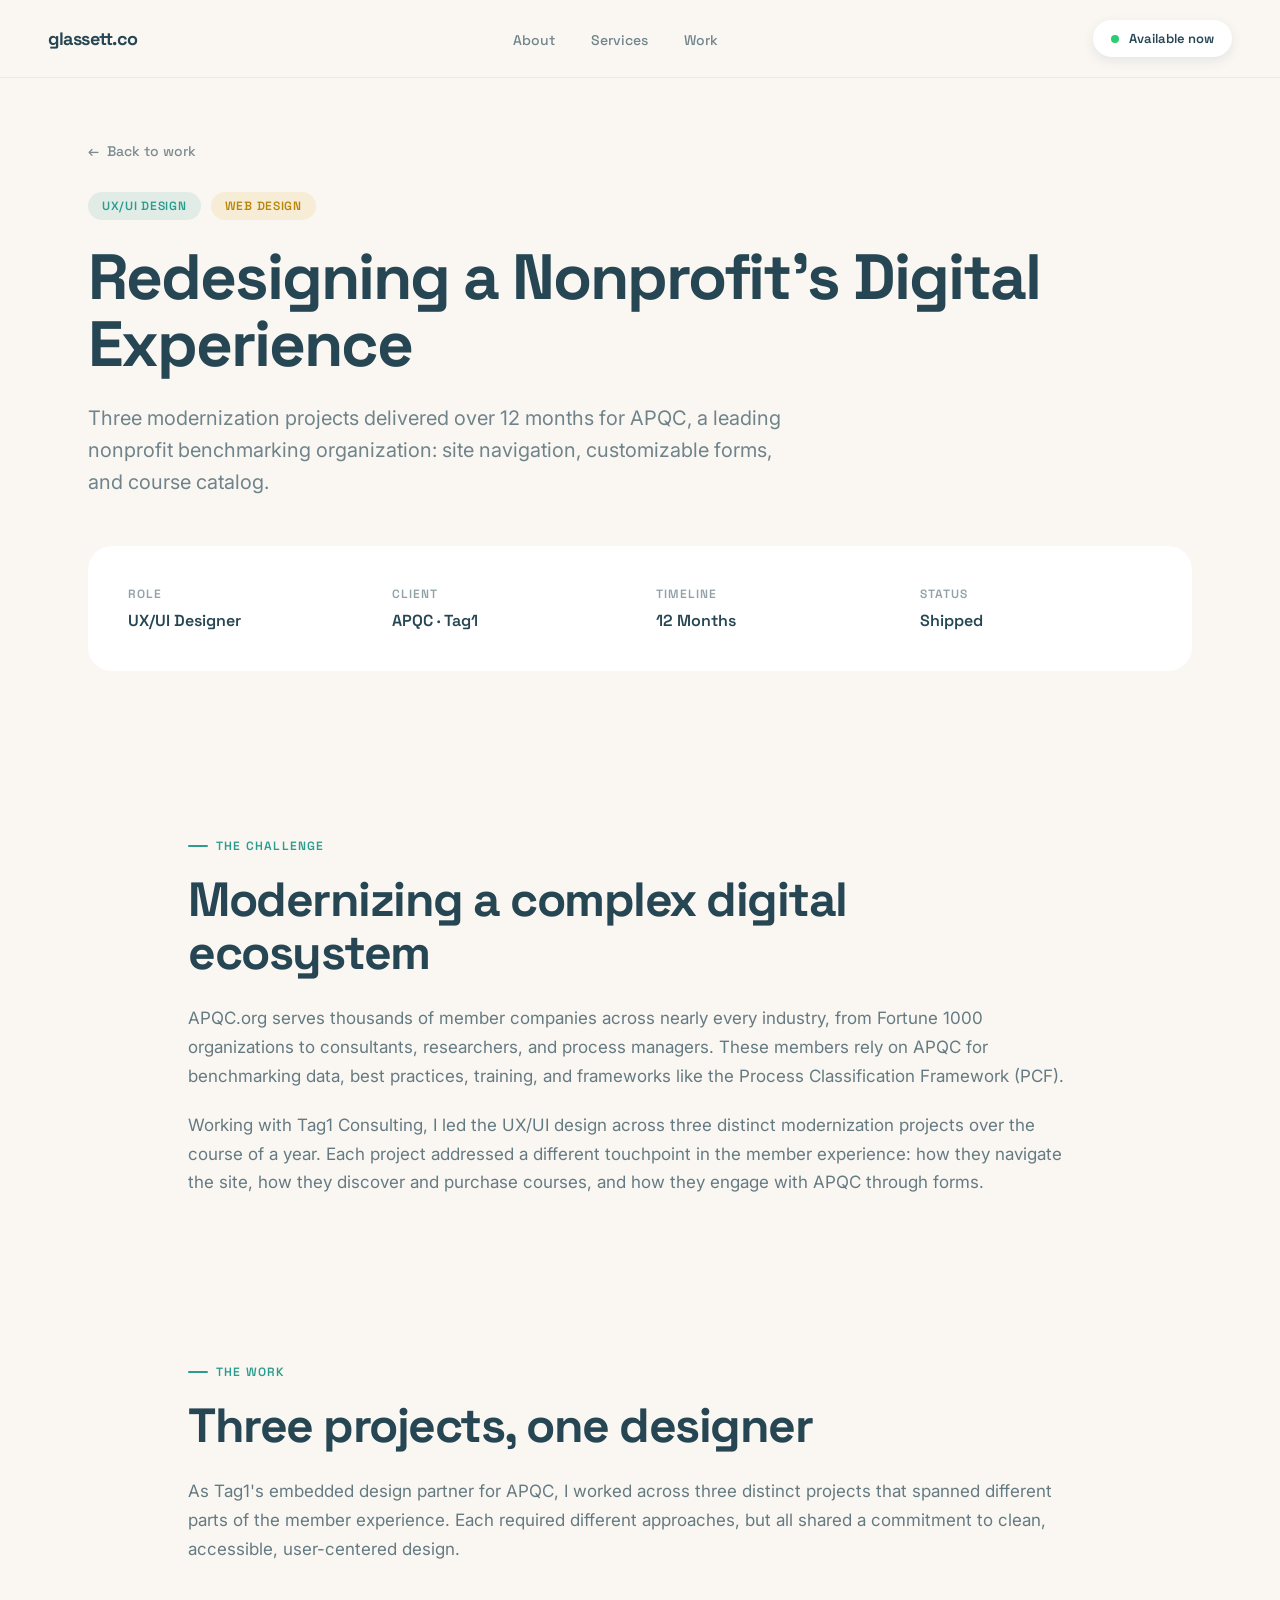
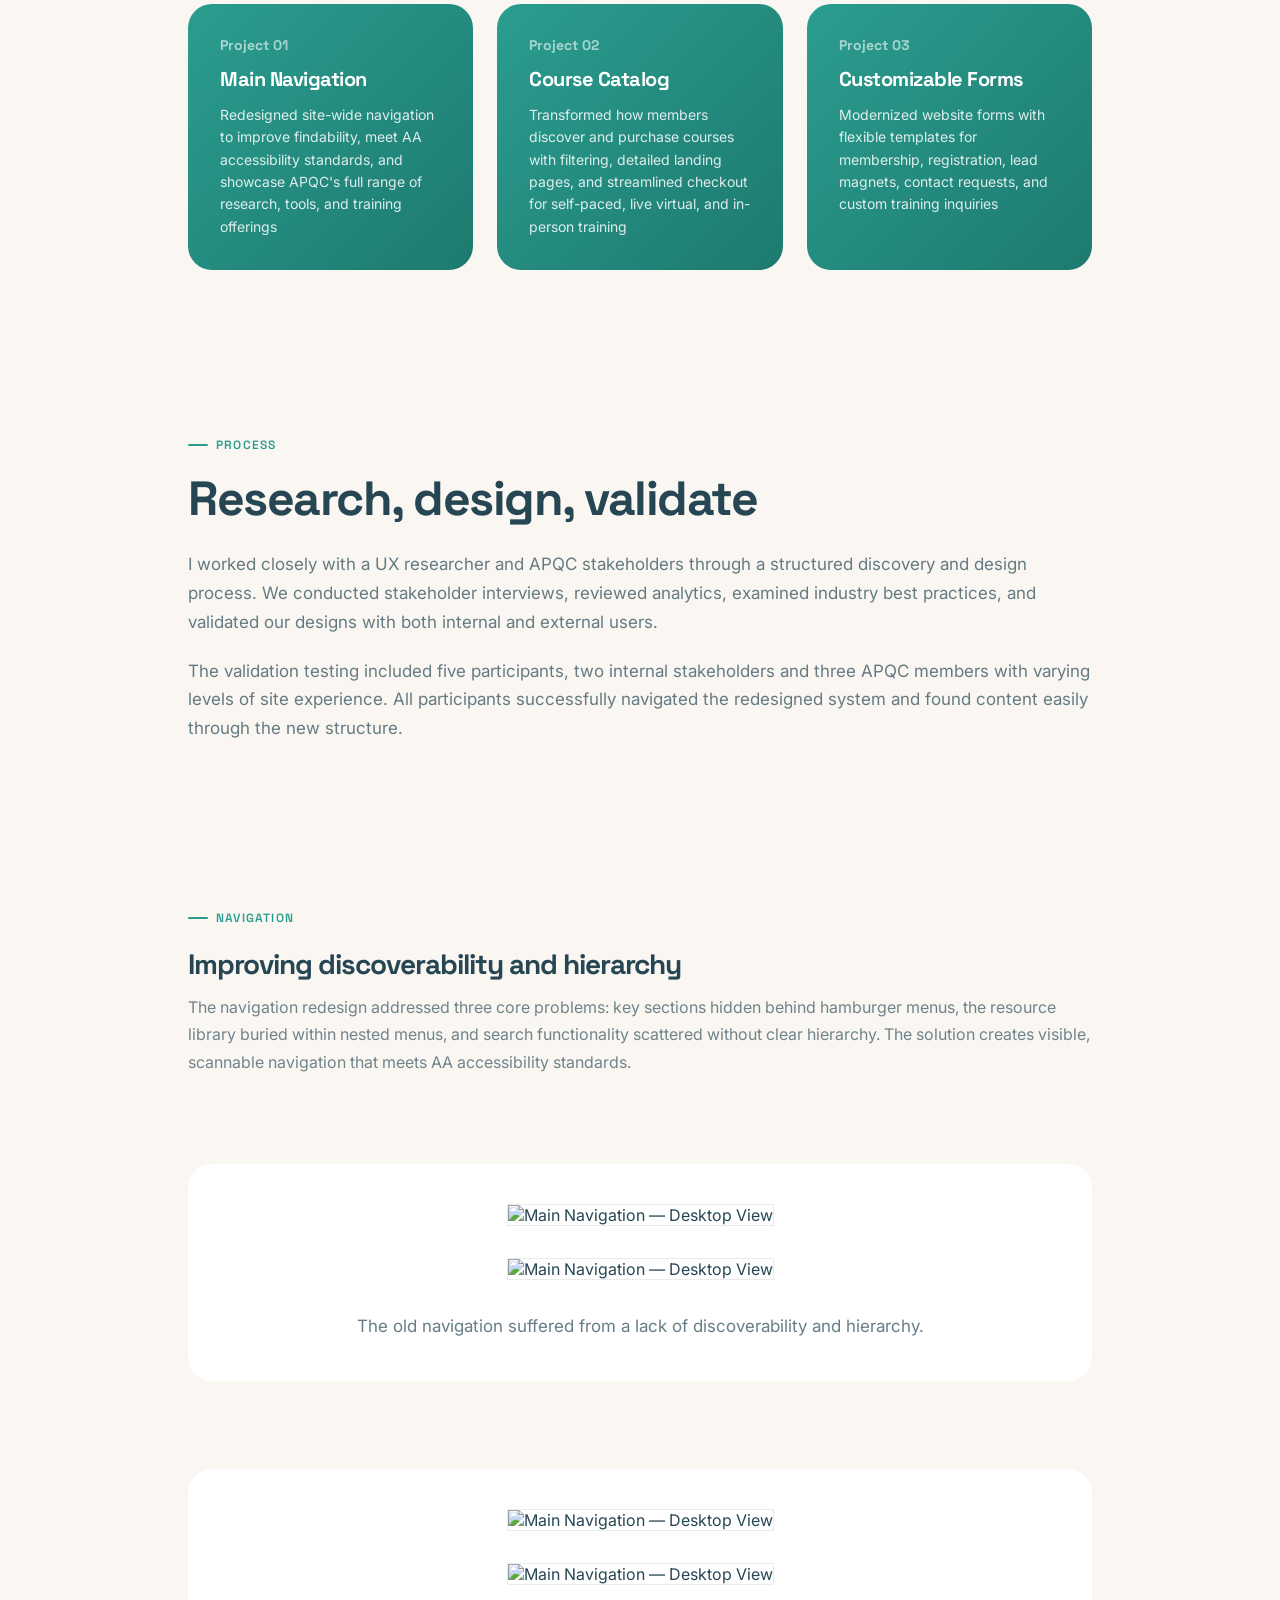
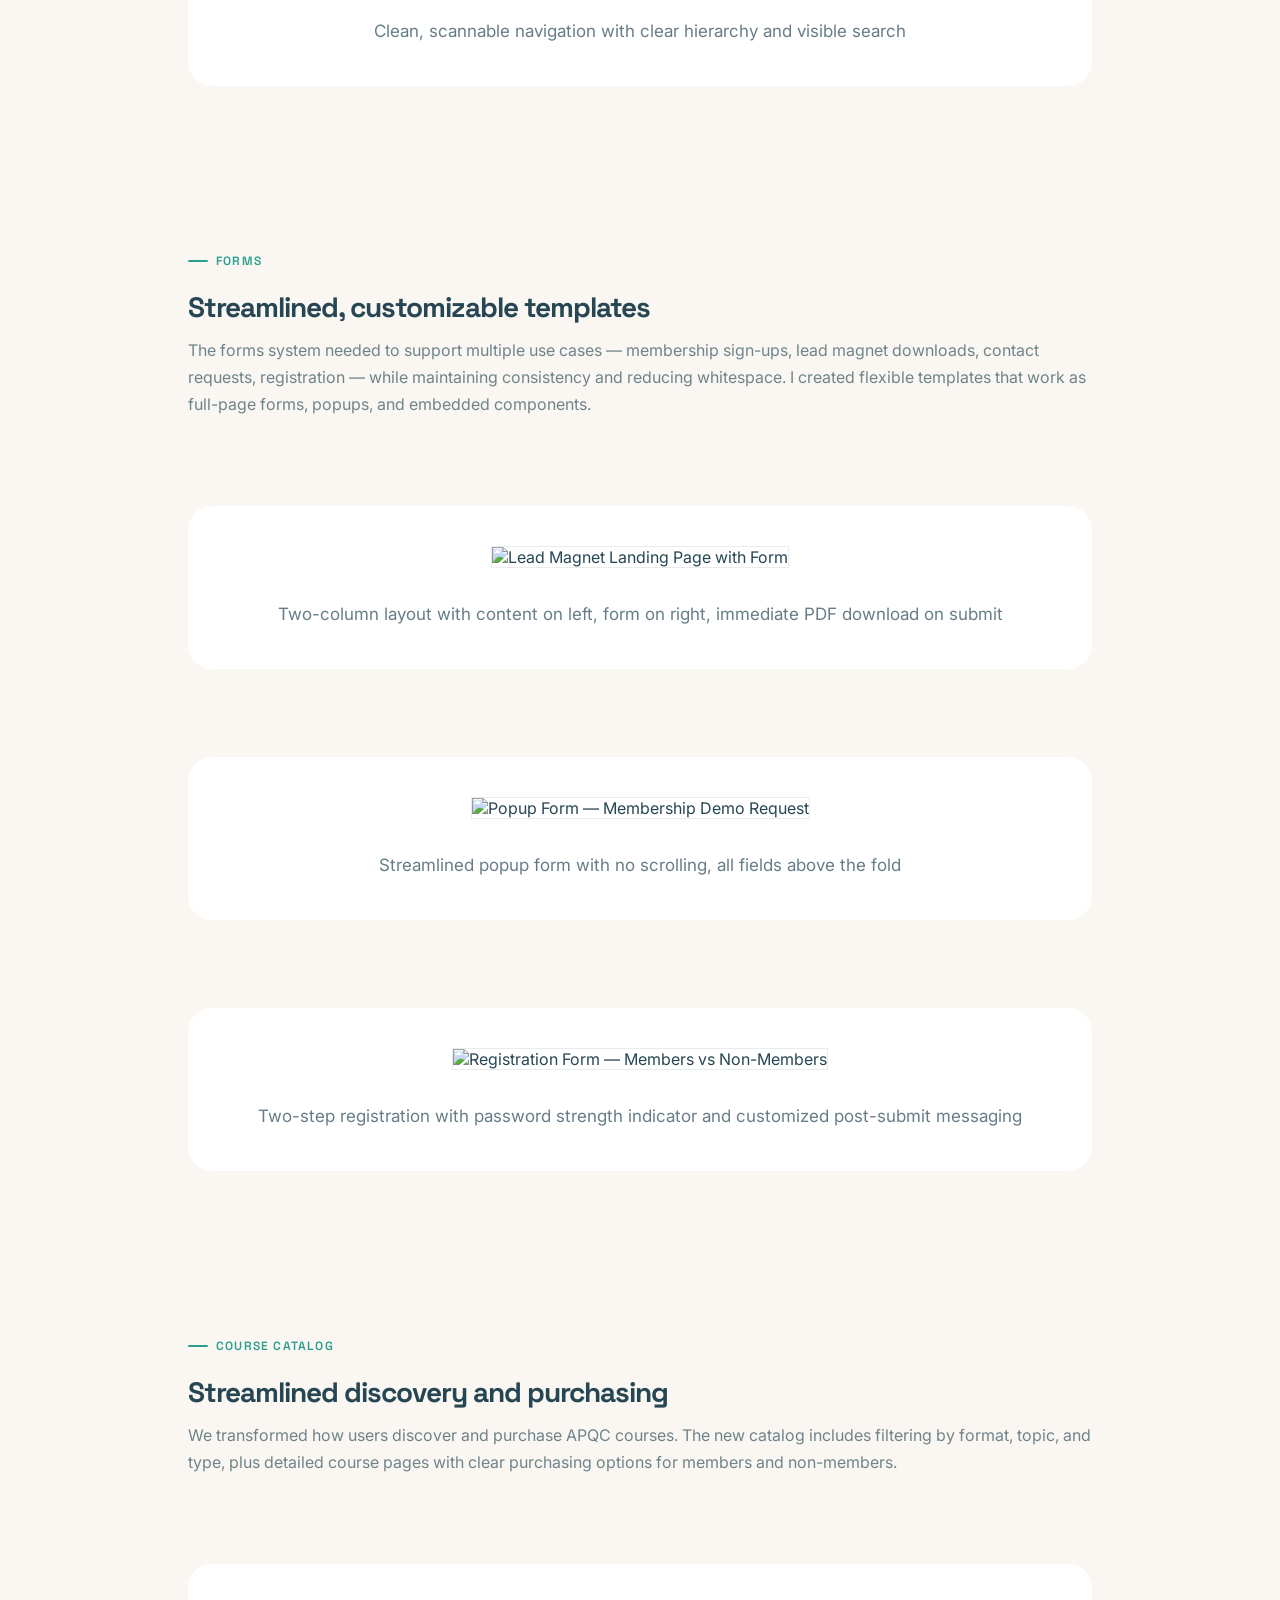
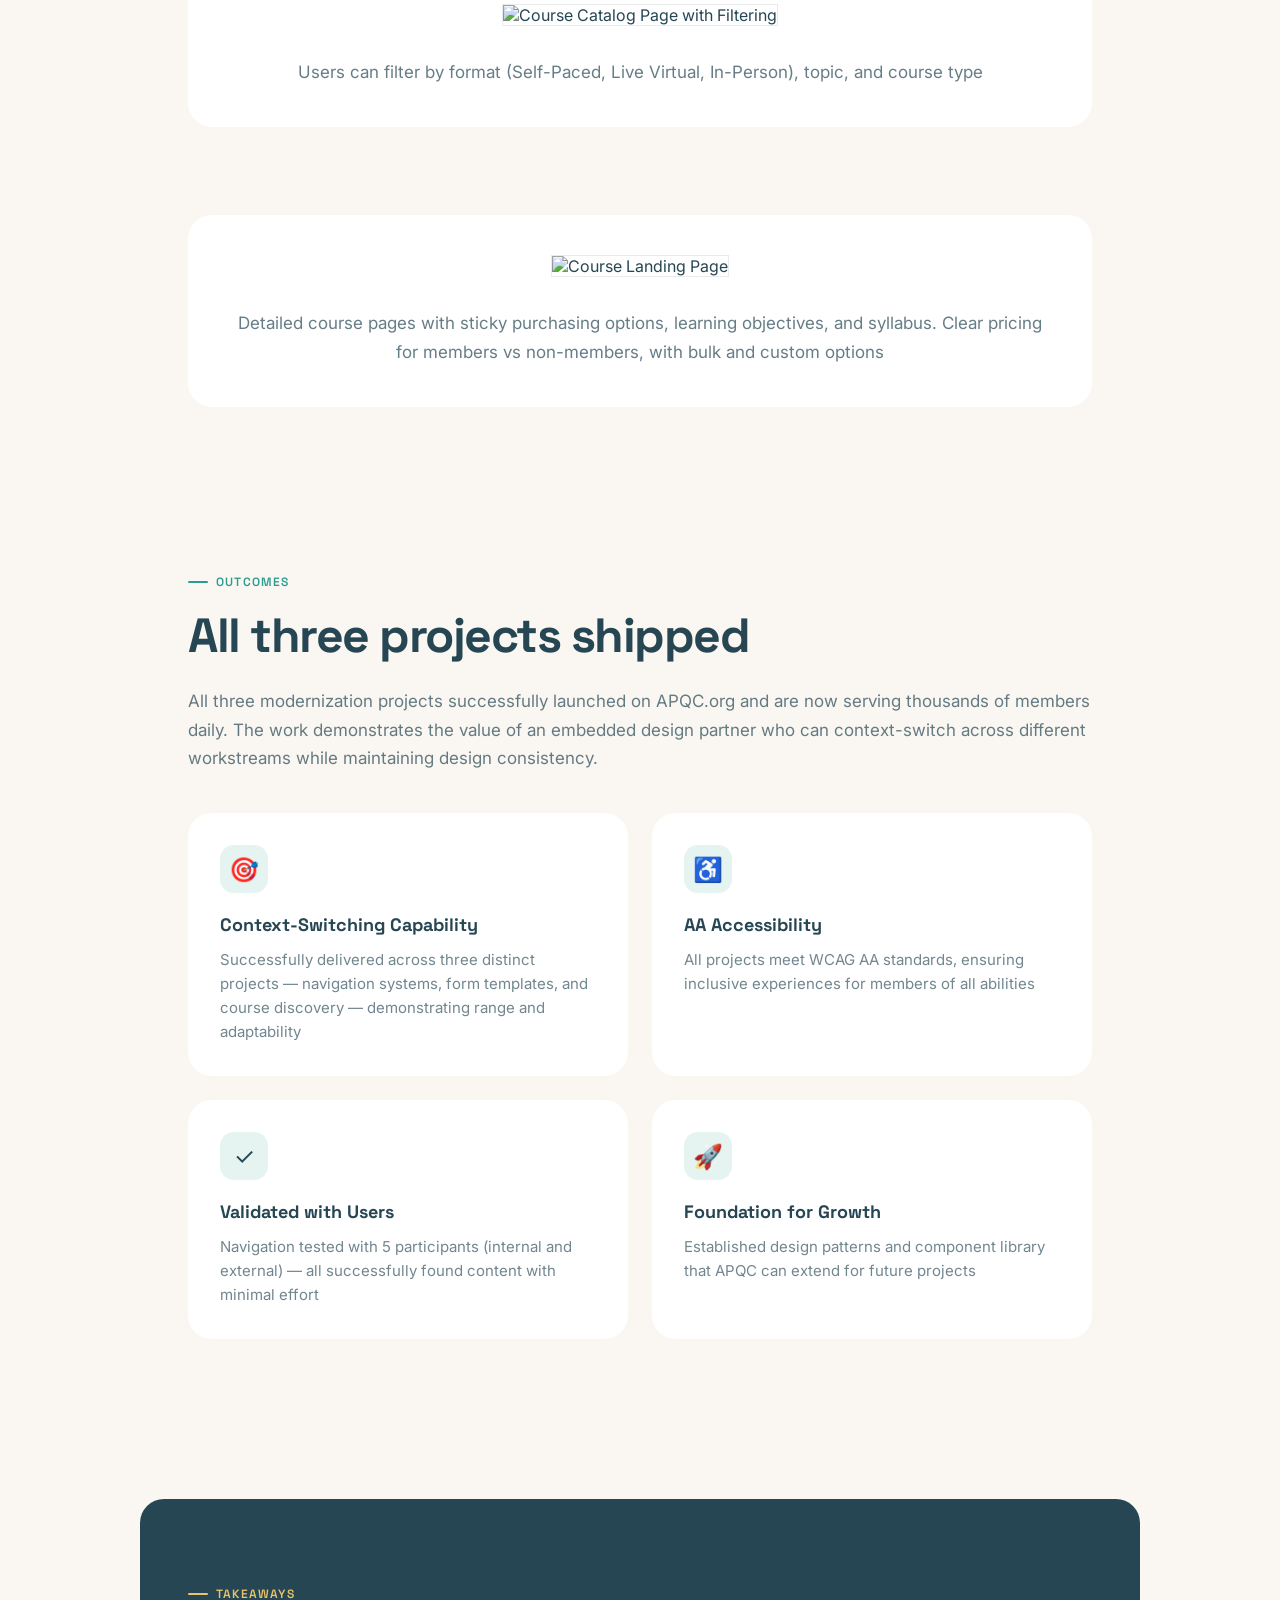
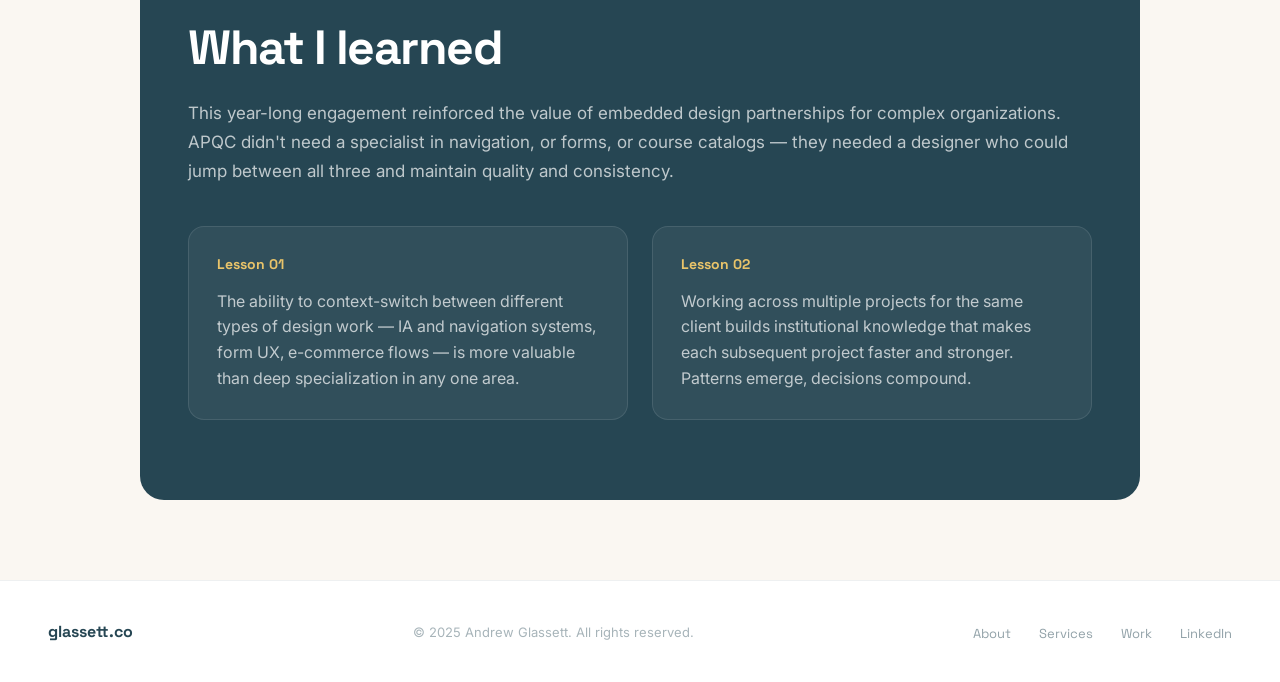
==== work/apqc/index.html @ ebd1b591 "UI polish: icons, nav/footer branding, card text colors, image borders Co-Authored-By: Claude Sonnet" ====
<!DOCTYPE html>
<html lang="en">
<head>
  <meta charset="UTF-8" />
  <meta name="viewport" content="width=device-width, initial-scale=1.0" />
  <title>Redesigning a Nonprofit's Digital Experience — Andrew Glassett</title>
  <link rel="preconnect" href="https://fonts.googleapis.com" />
  <link rel="preconnect" href="https://fonts.gstatic.com" crossorigin />
  <link href="https://fonts.googleapis.com/css2?family=Space+Grotesk:wght@300;400;500;600;700&family=Inter:wght@300;400;500&display=swap" rel="stylesheet" />
  <link rel="stylesheet" href="../../css/main.css" />
  <link rel="stylesheet" href="../../css/case-study.css" />
  <style>
    /* ── PROBLEM CARDS ── */
    .problem-cards {
      display: grid;
      grid-template-columns: repeat(3, 1fr);
      gap: 20px;
      margin-top: 40px;
    }

    .problem-card {
      background: var(--white);
      border-radius: var(--radius-lg);
      padding: 28px;
      border-left: 4px solid var(--coral);
    }

    .problem-icon {
      font-size: 28px;
      margin-bottom: 16px;
      display: block;
    }

    .problem-card h3 {
      font-family: 'Space Grotesk', sans-serif;
      font-size: 16px;
      font-weight: 700;
      color: var(--ink);
      margin-bottom: 10px;
    }

    .problem-card p {
      font-size: 14px;
      line-height: 1.6;
      opacity: 0.65;
      margin: 0;
    }

    /* ── PROJECT CARDS ── */
    .project-grid {
      display: grid;
      grid-template-columns: repeat(3, 1fr);
      gap: 24px;
      margin-top: 40px;
    }

    .project-card {
      background: linear-gradient(135deg, var(--teal) 0%, #1e7a6f 100%);
      border-radius: var(--radius-lg);
      padding: 32px;
      color: var(--white);
    }

    .project-num {
      font-family: 'Space Grotesk', sans-serif;
      font-size: 14px;
      font-weight: 700;
      opacity: 0.6;
      margin-bottom: 12px;
      display: block;
    }

    .project-card h3 {
      font-family: 'Space Grotesk', sans-serif;
      font-size: 20px;
      font-weight: 700;
      margin-bottom: 12px;
      letter-spacing: -0.5px;
    }

    .project-card p {
      font-size: 14px;
      line-height: 1.6;
      color: var(--white);
      opacity: 0.85;
      margin: 0;
    }

    /* ── OUTCOME CARDS ── */
    .outcome-cards {
      display: grid;
      grid-template-columns: 1fr 1fr;
      gap: 24px;
      margin-top: 40px;
    }

    .outcome-card {
      background: var(--white);
      border-radius: var(--radius-lg);
      padding: 32px;
    }

    .outcome-icon {
      width: 48px; height: 48px;
      border-radius: 14px;
      background: rgba(42,157,143,0.12);
      display: flex;
      align-items: center;
      justify-content: center;
      font-size: 24px;
      margin-bottom: 20px;
    }

    .outcome-card h3 {
      font-family: 'Space Grotesk', sans-serif;
      font-size: 18px;
      font-weight: 700;
      color: var(--ink);
      margin-bottom: 12px;
    }

    .outcome-card p {
      font-size: 15px;
      line-height: 1.6;
      opacity: 0.65;
      margin: 0;
    }

    @media (max-width: 900px) {
      .problem-cards { grid-template-columns: 1fr; }
      .project-grid { grid-template-columns: 1fr; }
      .outcome-cards { grid-template-columns: 1fr; }
    }
  </style>
</head>
<body>

  <!-- NAV -->
  <nav>
    <a href="/" class="nav-logo">glassett.co</a>
    <ul class="nav-links">
      <li><a href="/#about">About</a></li>
      <li><a href="/#services">Services</a></li>
      <li><a href="/#work">Work</a></li>
    </ul>
    <a href="/#contact" class="nav-availability">
      <div class="float-dot"></div>
      <span>Available now</span>
    </a>
  </nav>

  <!-- HERO -->
  <section class="cs-hero">
    <a href="/" class="cs-back">Back to work</a>

    <div class="cs-tags">
      <span class="cs-tag">UX/UI Design</span>
      <span class="cs-tag web">Web Design</span>
    </div>

    <h1 class="cs-title">Redesigning a Nonprofit's Digital Experience</h1>

    <p class="cs-subtitle">
      Three modernization projects delivered over 12 months for APQC, a leading nonprofit
      benchmarking organization: site navigation, customizable forms, and course catalog.
    </p>

    <div class="cs-meta">
      <div class="cs-meta-item">
        <h4>Role</h4>
        <p>UX/UI Designer</p>
      </div>
      <div class="cs-meta-item">
        <h4>Client</h4>
        <p>APQC · Tag1</p>
      </div>
      <div class="cs-meta-item">
        <h4>Timeline</h4>
        <p>12 Months</p>
      </div>
      <div class="cs-meta-item">
        <h4>Status</h4>
        <p>Shipped</p>
      </div>
    </div>
  </section>

  <!-- PROBLEM -->
  <section class="cs-section narrow">
    <div class="cs-section-label">The Challenge</div>
    <h2>Modernizing a complex digital ecosystem</h2>
    <p>
      APQC.org serves thousands of member companies across nearly every industry, from Fortune 1000
      organizations to consultants, researchers, and process managers. These members rely on APQC
      for benchmarking data, best practices, training, and frameworks like the Process Classification
      Framework (PCF).
    </p>
    <p>
      Working with Tag1 Consulting, I led the UX/UI design across three distinct modernization projects
      over the course of a year. Each project addressed a different touchpoint in the member experience:
      how they navigate the site, how they discover and purchase courses, and how they engage with APQC
      through forms.
    </p>
  </section>

  <!-- SCOPE -->
  <section class="cs-section narrow">
    <div class="cs-section-label">The Work</div>
    <h2>Three projects, one designer</h2>
    <p>
      As Tag1's embedded design partner for APQC, I worked across three distinct projects that
      spanned different parts of the member experience. Each required different approaches, but all
      shared a commitment to clean, accessible, user-centered design.
    </p>

    <div class="project-grid">
      <div class="project-card">
        <span class="project-num">Project 01</span>
        <h3>Main Navigation</h3>
        <p>Redesigned site-wide navigation to improve findability, meet AA accessibility standards,
        and showcase APQC's full range of research, tools, and training offerings</p>
      </div>
      <div class="project-card">
        <span class="project-num">Project 02</span>
        <h3>Course Catalog</h3>
        <p>Transformed how members discover and purchase courses with filtering, detailed landing pages,
        and streamlined checkout for self-paced, live virtual, and in-person training</p>
      </div>
      <div class="project-card">
        <span class="project-num">Project 03</span>
        <h3>Customizable Forms</h3>
        <p>Modernized website forms with flexible templates for membership, registration, lead magnets,
        contact requests, and custom training inquiries</p>
      </div>
    </div>
  </section>

  <!-- PROCESS -->
  <section class="cs-section narrow">
    <div class="cs-section-label">Process</div>
    <h2>Research, design, validate</h2>
    <p>
      I worked closely with a UX researcher and APQC stakeholders through a structured discovery and
      design process. We conducted stakeholder interviews, reviewed analytics, examined industry best
      practices, and validated our designs with both internal and external users.
    </p>
    <p>
      The validation testing included five participants, two internal stakeholders and three APQC
      members with varying levels of site experience. All participants successfully navigated the
      redesigned system and found content easily through the new structure.
    </p>
  </section>

  <!-- NAVIGATION VISUALS -->
  <section class="cs-section">
    <div class="cs-section-label">Navigation</div>
    <div class="visual-header">
      <h3>Improving discoverability and hierarchy</h3>
      <p>
        The navigation redesign addressed three core problems: key sections hidden behind hamburger menus,
        the resource library buried within nested menus, and search functionality scattered without clear
        hierarchy. The solution creates visible, scannable navigation that meets AA accessibility standards.
      </p>
    </div>

    <div class="visual-grid">
      <div class="comp-visual">
        <div class="comp-visual-placeholder">
          <img src="../../images/apqc/apqc-nav-old1.png" alt="Main Navigation — Desktop View" />
        </div>
        <div class="comp-visual-placeholder">
          <img src="../../images/apqc/apqc-nav-old2.png" alt="Main Navigation — Desktop View" />
        </div>
        <p class="visual-caption">The old navigation suffered from a lack of discoverability and hierarchy.</p>
      </div>
      <div class="comp-visual">
        <div class="comp-visual-placeholder">
          <img src="../../images/apqc/apqc-nav-new1.png" alt="Main Navigation — Desktop View" />
        </div>
        <div class="comp-visual-placeholder">
          <img src="../../images/apqc/apqc-nav-new2.png" alt="Main Navigation — Desktop View" />
        </div>
        <p class="visual-caption">Clean, scannable navigation with clear hierarchy and visible search</p>
      </div>
    </div>
  </section>

  <!-- FORMS VISUALS -->
  <section class="cs-section">
    <div class="cs-section-label">Forms</div>
    <div class="visual-header">
      <h3>Streamlined, customizable templates</h3>
      <p>
        The forms system needed to support multiple use cases — membership sign-ups, lead magnet downloads,
        contact requests, registration — while maintaining consistency and reducing whitespace. I created
        flexible templates that work as full-page forms, popups, and embedded components.
      </p>
    </div>

    <div class="visual-grid">
      <div class="comp-visual">
        <div class="comp-visual-placeholder">
          <img src="../../images/apqc/forms1.png" alt="Lead Magnet Landing Page with Form" />
        </div>
        <p class="visual-caption">Two-column layout with content on left, form on right, immediate PDF download on submit</p>
      </div>

      <div class="comp-visual">
        <div class="comp-visual-placeholder">
          <img src="../../images/apqc/forms3.png" alt="Popup Form — Membership Demo Request" />
        </div>
        <p class="visual-caption">Streamlined popup form with no scrolling, all fields above the fold</p>
      </div>

      <div class="comp-visual">
        <div class="comp-visual-placeholder">
          <img src="../../images/apqc/forms2.png" alt="Registration Form — Members vs Non-Members" />
        </div>
        <p class="visual-caption">Two-step registration with password strength indicator and customized post-submit messaging</p>
      </div>
    </div>
  </section>

  <!-- COURSE CATALOG VISUALS -->
  <section class="cs-section">
    <div class="cs-section-label">Course Catalog</div>
    <div class="visual-header">
      <h3>Streamlined discovery and purchasing</h3>
      <p>
        We transformed how users discover and purchase APQC courses. The new catalog includes
        filtering by format, topic, and type, plus detailed course pages with clear purchasing
        options for members and non-members.
      </p>
    </div>

    <div class="visual-grid">
      <div class="comp-visual">
        <div class="comp-visual-placeholder">
          <img src="../../images/apqc/catalog1.png" alt="Course Catalog Page with Filtering" />
        </div>
        <p class="visual-caption">Users can filter by format (Self-Paced, Live Virtual, In-Person), topic, and course type</p>
      </div>

      <div class="comp-visual">
        <div class="comp-visual-placeholder">
          <img src="../../images/apqc/catalog2.png" alt="Course Landing Page" />
        </div>
        <p class="visual-caption">Detailed course pages with sticky purchasing options, learning objectives, and syllabus. Clear pricing for members vs non-members, with bulk and custom options</p>
      </div>
    </div>
  </section>

  <!-- OUTCOMES -->
  <section class="cs-section narrow">
    <div class="cs-section-label">Outcomes</div>
    <h2>All three projects shipped</h2>
    <p>
      All three modernization projects successfully launched on APQC.org and are now serving
      thousands of members daily. The work demonstrates the value of an embedded design partner
      who can context-switch across different workstreams while maintaining design consistency.
    </p>

    <div class="outcome-cards">
      <div class="outcome-card">
        <div class="outcome-icon">🎯</div>
        <h3>Context-Switching Capability</h3>
        <p>
          Successfully delivered across three distinct projects — navigation systems, form templates,
          and course discovery — demonstrating range and adaptability
        </p>
      </div>
      <div class="outcome-card">
        <div class="outcome-icon">♿</div>
        <h3>AA Accessibility</h3>
        <p>
          All projects meet WCAG AA standards, ensuring inclusive experiences for members of all abilities
        </p>
      </div>
      <div class="outcome-card">
        <div class="outcome-icon">✓</div>
        <h3>Validated with Users</h3>
        <p>
          Navigation tested with 5 participants (internal and external) — all successfully found content
          with minimal effort
        </p>
      </div>
      <div class="outcome-card">
        <div class="outcome-icon">🚀</div>
        <h3>Foundation for Growth</h3>
        <p>
          Established design patterns and component library that APQC can extend for future projects
        </p>
      </div>
    </div>
  </section>

  <!-- LESSONS -->
  <section class="cs-section dark">
    <div class="cs-section-label">Takeaways</div>
    <h2>What I learned</h2>
    <p>
      This year-long engagement reinforced the value of embedded design partnerships for complex
      organizations. APQC didn't need a specialist in navigation, or forms, or course catalogs —
      they needed a designer who could jump between all three and maintain quality and consistency.
    </p>

    <div class="lesson-cards">
      <div class="lesson-card">
        <span class="lesson-num">Lesson 01</span>
        <p>
          The ability to context-switch between different types of design work — IA and navigation
          systems, form UX, e-commerce flows — is more valuable than deep specialization in any one area.
        </p>
      </div>
      <div class="lesson-card">
        <span class="lesson-num">Lesson 02</span>
        <p>
          Working across multiple projects for the same client builds institutional knowledge that
          makes each subsequent project faster and stronger. Patterns emerge, decisions compound.
        </p>
      </div>
    </div>
  </section>

  <!-- FOOTER -->
  <footer>
    <div class="footer-logo">glassett.co</div>
    <p class="footer-copy">© 2025 Andrew Glassett. All rights reserved.</p>
    <ul class="footer-links">
      <li><a href="/#about">About</a></li>
      <li><a href="/#services">Services</a></li>
      <li><a href="/#work">Work</a></li>
      <li><a href="https://linkedin.com/in/andrewglassett" target="_blank">LinkedIn</a></li>
    </ul>
  </footer>

</body>
</html>
---- css/main.css ----
*, *::before, *::after { box-sizing: border-box; margin: 0; padding: 0; }

:root {
  --ink:     #264653;
  --teal:    #2A9D8F;
  --gold:    #E9C46A;
  --sand:    #F4A261;
  --coral:   #E76F51;
  --cream:   #FAF7F2;
  --white:   #FFFFFF;
  --ink-80:  rgba(38,70,83,0.08);
  --radius:  16px;
  --radius-lg: 24px;
}

html { scroll-behavior: smooth; }

body {
  font-family: 'Inter', sans-serif;
  background: var(--cream);
  color: var(--ink);
  overflow-x: hidden;
}

/* ── NAV ── */
nav {
  position: fixed;
  top: 0; left: 0; right: 0;
  z-index: 100;
  padding: 20px 48px;
  display: flex;
  align-items: center;
  justify-content: space-between;
  background: rgba(250,247,242,0.85);
  backdrop-filter: blur(12px);
  border-bottom: 1px solid var(--ink-80);
}

.nav-logo {
  font-family: 'Space Grotesk', sans-serif;
  font-weight: 700;
  font-size: 18px;
  color: var(--ink);
  text-decoration: none;
  letter-spacing: -0.5px;
}

.nav-links {
  display: flex;
  gap: 36px;
  list-style: none;
}

.nav-links a {
  font-family: 'Space Grotesk', sans-serif;
  font-size: 14px;
  font-weight: 500;
  color: var(--ink);
  text-decoration: none;
  opacity: 0.65;
  transition: opacity 0.2s;
}

.nav-links a:hover { opacity: 1; }

.nav-availability {
  display: flex;
  align-items: center;
  gap: 10px;
  background: var(--white);
  padding: 10px 18px;
  border-radius: 100px;
  font-family: 'Space Grotesk', sans-serif;
  font-size: 13px;
  font-weight: 600;
  color: var(--ink);
  text-decoration: none;
  box-shadow: 0 4px 12px rgba(38,70,83,0.1);
  transition: transform 0.2s, box-shadow 0.2s;
}

.nav-availability:hover {
  transform: translateY(-2px);
  box-shadow: 0 6px 16px rgba(38,70,83,0.15);
}

.float-dot {
  width: 8px; height: 8px;
  border-radius: 50%;
  background: #2ecc71;
  flex-shrink: 0;
}

/* ── FOOTER ── */
footer {
  border-top: 1px solid var(--ink-80);
  padding: 40px 48px;
  display: flex;
  justify-content: space-between;
  align-items: center;
  background: var(--white);
}

.footer-logo {
  font-family: 'Space Grotesk', sans-serif;
  font-weight: 700;
  font-size: 16px;
  color: var(--ink);
}

.footer-copy {
  font-size: 13px;
  color: var(--ink);
  opacity: 0.4;
}

.footer-links {
  display: flex;
  gap: 28px;
  list-style: none;
}

.footer-links a {
  font-family: 'Space Grotesk', sans-serif;
  font-size: 13px;
  color: var(--ink);
  opacity: 0.5;
  text-decoration: none;
  transition: opacity 0.2s;
}

.footer-links a:hover { opacity: 1; }

@media (max-width: 900px) {
  nav { padding: 16px 24px; }
  .nav-links { display: none; }
  footer { flex-direction: column; gap: 20px; text-align: center; padding: 32px 24px; }
}
---- css/case-study.css ----
/* ── CASE STUDY HERO ── */
.cs-hero {
  padding: 140px 48px 80px;
  max-width: 1200px;
  margin: 0 auto;
}

.cs-back {
  display: inline-flex;
  align-items: center;
  gap: 8px;
  font-family: 'Space Grotesk', sans-serif;
  font-size: 14px;
  font-weight: 500;
  color: var(--ink);
  text-decoration: none;
  opacity: 0.6;
  margin-bottom: 32px;
  transition: opacity 0.2s;
}

.cs-back:hover { opacity: 1; }

.cs-back::before {
  content: '←';
  transition: transform 0.2s;
}

.cs-back:hover::before {
  transform: translateX(-4px);
}

.cs-tags {
  display: flex;
  gap: 10px;
  margin-bottom: 24px;
}

.cs-tag {
  font-family: 'Space Grotesk', sans-serif;
  font-size: 12px;
  font-weight: 600;
  letter-spacing: 0.06em;
  text-transform: uppercase;
  padding: 6px 14px;
  border-radius: 100px;
  background: rgba(42,157,143,0.12);
  color: var(--teal);
}

.cs-tag.web,
.cs-tag.brand,
.cs-tag.enterprise {
  background: rgba(233,196,106,0.2);
  color: #b8860b;
}

.cs-tag.research {
  background: rgba(42,157,143,0.12);
  color: var(--teal);
}

.cs-title {
  font-family: 'Space Grotesk', sans-serif;
  font-size: clamp(42px, 5vw, 64px);
  font-weight: 700;
  line-height: 1.05;
  letter-spacing: -2px;
  color: var(--ink);
  margin-bottom: 24px;
}

.cs-subtitle {
  font-size: 20px;
  line-height: 1.6;
  color: var(--ink);
  opacity: 0.65;
  margin-bottom: 48px;
  max-width: 700px;
}

.cs-meta {
  display: grid;
  grid-template-columns: repeat(4, 1fr);
  gap: 32px;
  padding: 40px;
  background: var(--white);
  border-radius: var(--radius-lg);
}

.cs-meta-item h4 {
  font-family: 'Space Grotesk', sans-serif;
  font-size: 12px;
  font-weight: 600;
  letter-spacing: 0.08em;
  text-transform: uppercase;
  color: var(--ink);
  opacity: 0.5;
  margin-bottom: 8px;
}

.cs-meta-item p {
  font-family: 'Space Grotesk', sans-serif;
  font-size: 16px;
  font-weight: 600;
  color: var(--ink);
}

/* ── CONTENT SECTIONS ── */
.cs-section {
  max-width: 1000px;
  margin: 0 auto;
  padding: 80px 48px;
}

.cs-section-label {
  display: inline-flex;
  align-items: center;
  gap: 8px;
  font-family: 'Space Grotesk', sans-serif;
  font-size: 12px;
  font-weight: 600;
  letter-spacing: 0.1em;
  text-transform: uppercase;
  color: var(--teal);
  margin-bottom: 20px;
}

.cs-section-label::before {
  content: '';
  display: block;
  width: 20px; height: 2px;
  background: var(--teal);
  border-radius: 2px;
}

.cs-section h2 {
  font-family: 'Space Grotesk', sans-serif;
  font-size: clamp(32px, 4vw, 48px);
  font-weight: 700;
  letter-spacing: -1.5px;
  line-height: 1.1;
  color: var(--ink);
  margin-bottom: 24px;
}

.cs-section p {
  font-size: 17px;
  line-height: 1.7;
  color: var(--ink);
  opacity: 0.7;
  margin-bottom: 20px;
}

.cs-section p:last-of-type { margin-bottom: 0; }

/* ── DARK SECTION ── */
.cs-section.dark {
  background: var(--ink);
  color: var(--white);
  border-radius: var(--radius-lg);
  margin: 80px auto;
  max-width: 1000px;
}

.cs-section.dark .cs-section-label {
  color: var(--gold);
}

.cs-section.dark .cs-section-label::before {
  background: var(--gold);
}

.cs-section.dark h2 {
  color: var(--white);
}

.cs-section.dark p {
  color: var(--white);
  opacity: 0.7;
}

/* ── LESSONS ── */
.lesson-cards {
  display: grid;
  grid-template-columns: 1fr 1fr;
  gap: 24px;
  margin-top: 40px;
}

.lesson-card {
  background: rgba(255,255,255,0.05);
  border-radius: var(--radius);
  padding: 28px;
  border: 1px solid rgba(255,255,255,0.1);
}

.lesson-num {
  font-family: 'Space Grotesk', sans-serif;
  font-size: 14px;
  font-weight: 700;
  color: var(--gold);
  margin-bottom: 16px;
  display: block;
}

.lesson-card p {
  font-size: 16px;
  line-height: 1.6;
  margin: 0;
}

/* ── VISUAL SHOWCASE ── */
.visual-grid {
  display: grid;
  gap: 48px;
  margin-top: 48px;
}

.comp-visual {
  display: flex;
  flex-direction: column;
  gap: 32px;
  background: var(--white);
  border-radius: var(--radius-lg);
  padding: 40px;
  margin-top: 40px;
  text-align: center;
}

.comp-visual.grid-2 {
  display: grid;
  grid-template-columns: 1fr 1fr;
  gap: 24px;
}

.comp-visual.grid-2 .comp-visual-placeholder {
  aspect-ratio: 3/4;
}

.comp-visual-placeholder {
  width: 100%;
  overflow: hidden;
}

.comp-visual-placeholder span {
  font-family: 'Space Grotesk', sans-serif;
  font-size: 16px;
  font-weight: 600;
  color: var(--ink);
  opacity: 0.3;
}

.comp-visual-placeholder img {
  width: 100%;
  height: 100%;
  object-fit: cover;
  border: 1px solid rgba(38, 70, 83, 0.1);
}

.visual-caption {
  font-size: 14px;
  line-height: 1.5;
  color: var(--ink);
  opacity: 0.6;
  text-align: center;
  margin: 0;
}

.visual-header {
  margin-bottom: 32px;
}

.visual-header h3 {
  font-family: 'Space Grotesk', sans-serif;
  font-size: 28px;
  font-weight: 700;
  color: var(--ink);
  margin-bottom: 12px;
  letter-spacing: -1px;
}

.visual-header p {
  font-size: 16px;
  opacity: 0.65;
  margin: 0;
}

/* ── QUOTE ── */
.cs-quote {
  background: var(--white);
  border-radius: var(--radius-lg);
  padding: 48px;
  margin: 60px 0;
  border-left: 4px solid var(--teal);
}

.cs-quote p {
  font-family: 'Space Grotesk', sans-serif;
  font-size: 24px;
  font-weight: 600;
  line-height: 1.4;
  letter-spacing: -0.5px;
  color: var(--ink);
  margin-bottom: 16px;
  opacity: 1;
}

.cs-quote cite {
  font-size: 14px;
  font-style: normal;
  opacity: 0.5;
}

/* ── IMPACT GRID (layout shared; card color defined per-page) ── */
.impact-grid {
  display: grid;
  grid-template-columns: repeat(3, 1fr);
  gap: 24px;
  margin-top: 40px;
}

.impact-value {
  font-family: 'Space Grotesk', sans-serif;
  font-size: 48px;
  font-weight: 700;
  letter-spacing: -2px;
  margin-bottom: 8px;
}

.impact-label {
  font-size: 14px;
  opacity: 0.85;
}

@media (max-width: 900px) {
  .cs-hero { padding: 120px 24px 60px; }
  .cs-meta { grid-template-columns: 1fr 1fr; }
  .cs-section { padding: 60px 24px; }
  .lesson-cards { grid-template-columns: 1fr; }
  .impact-grid { grid-template-columns: 1fr; }
  .comp-visual.grid-2 { grid-template-columns: 1fr; }
}
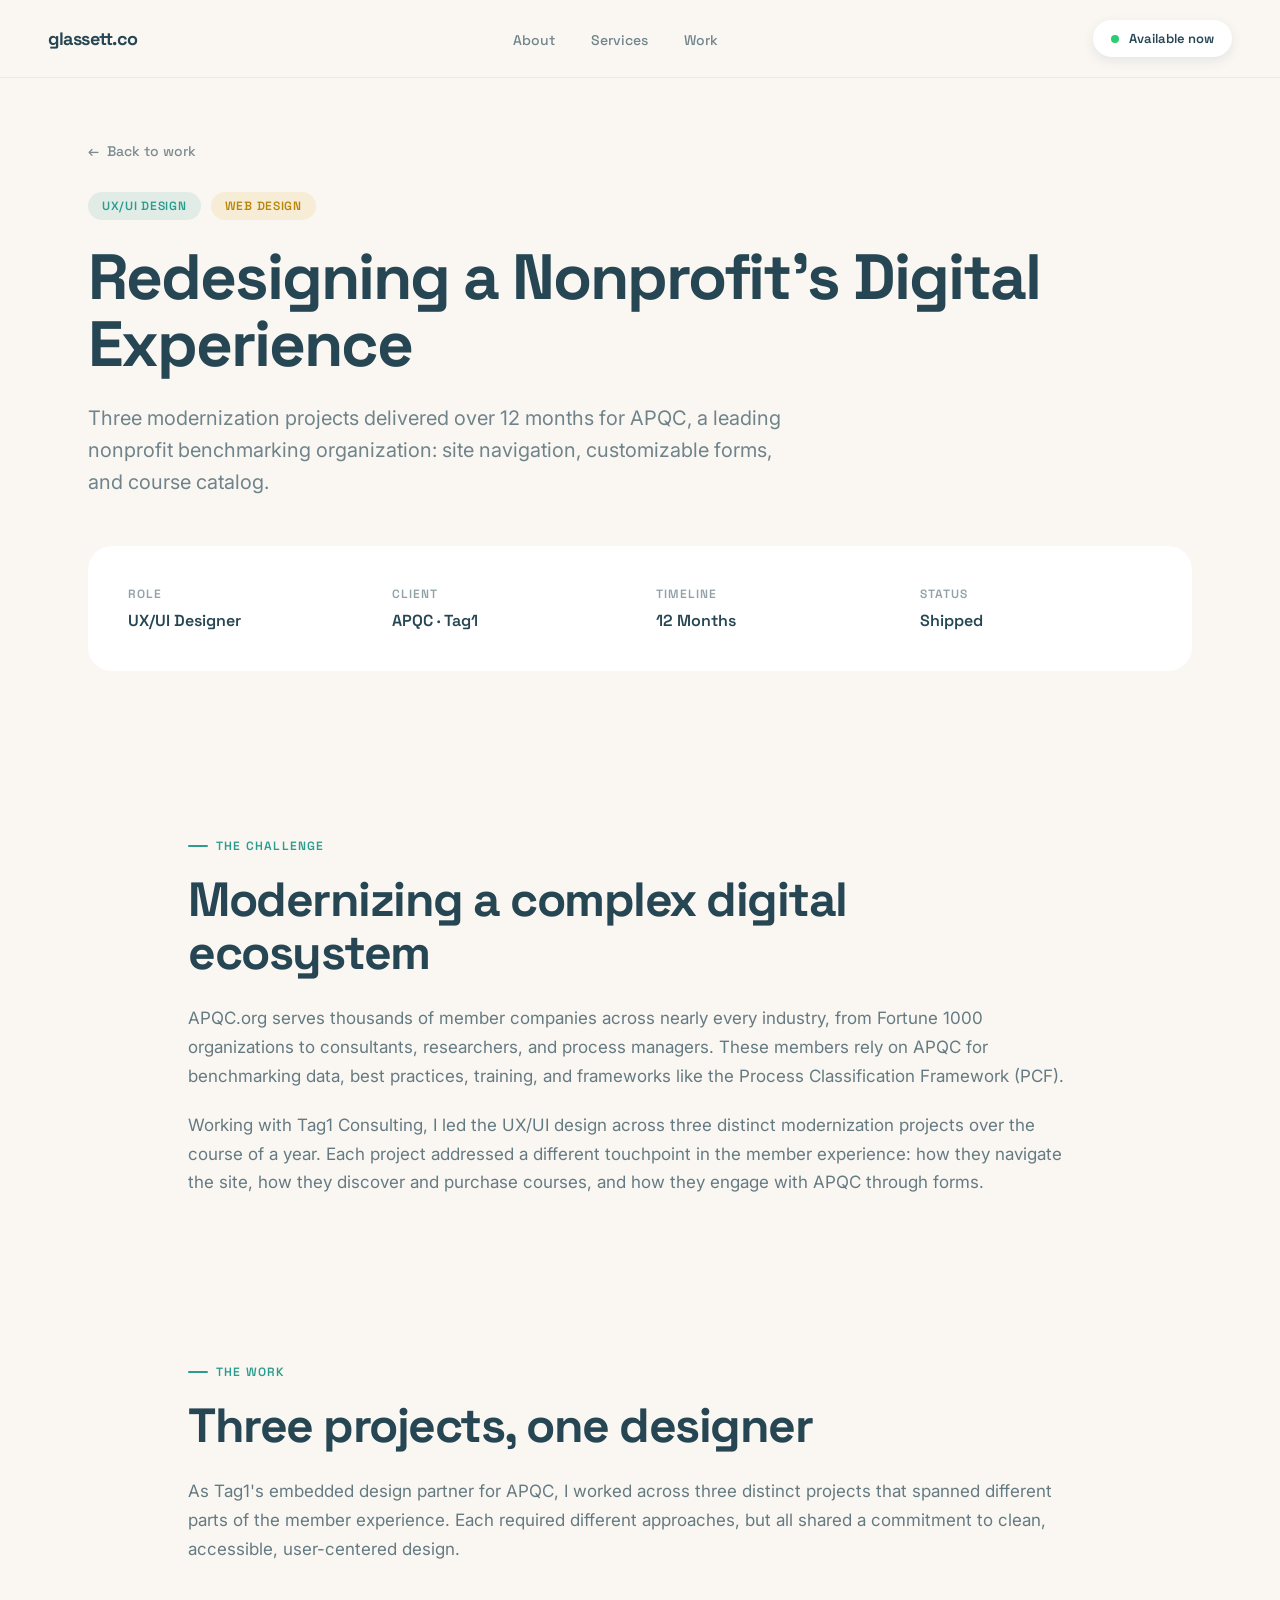
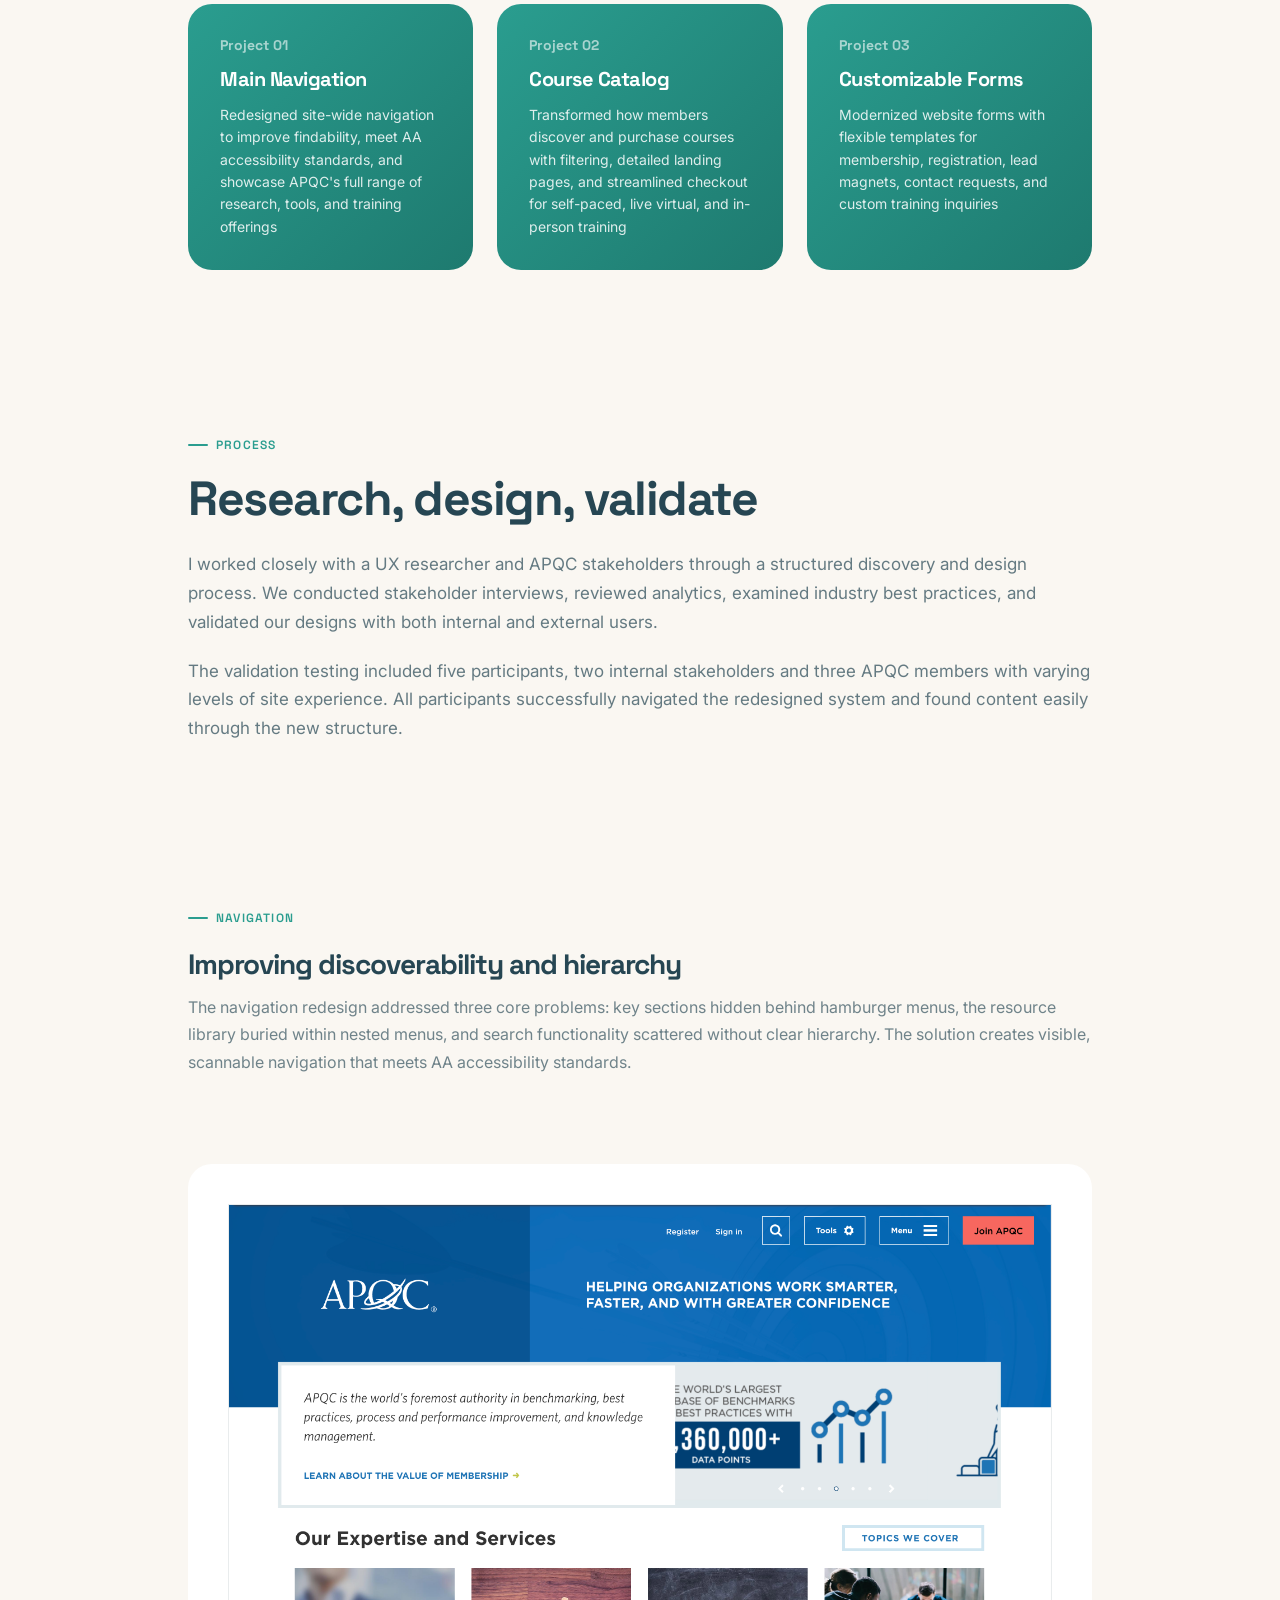
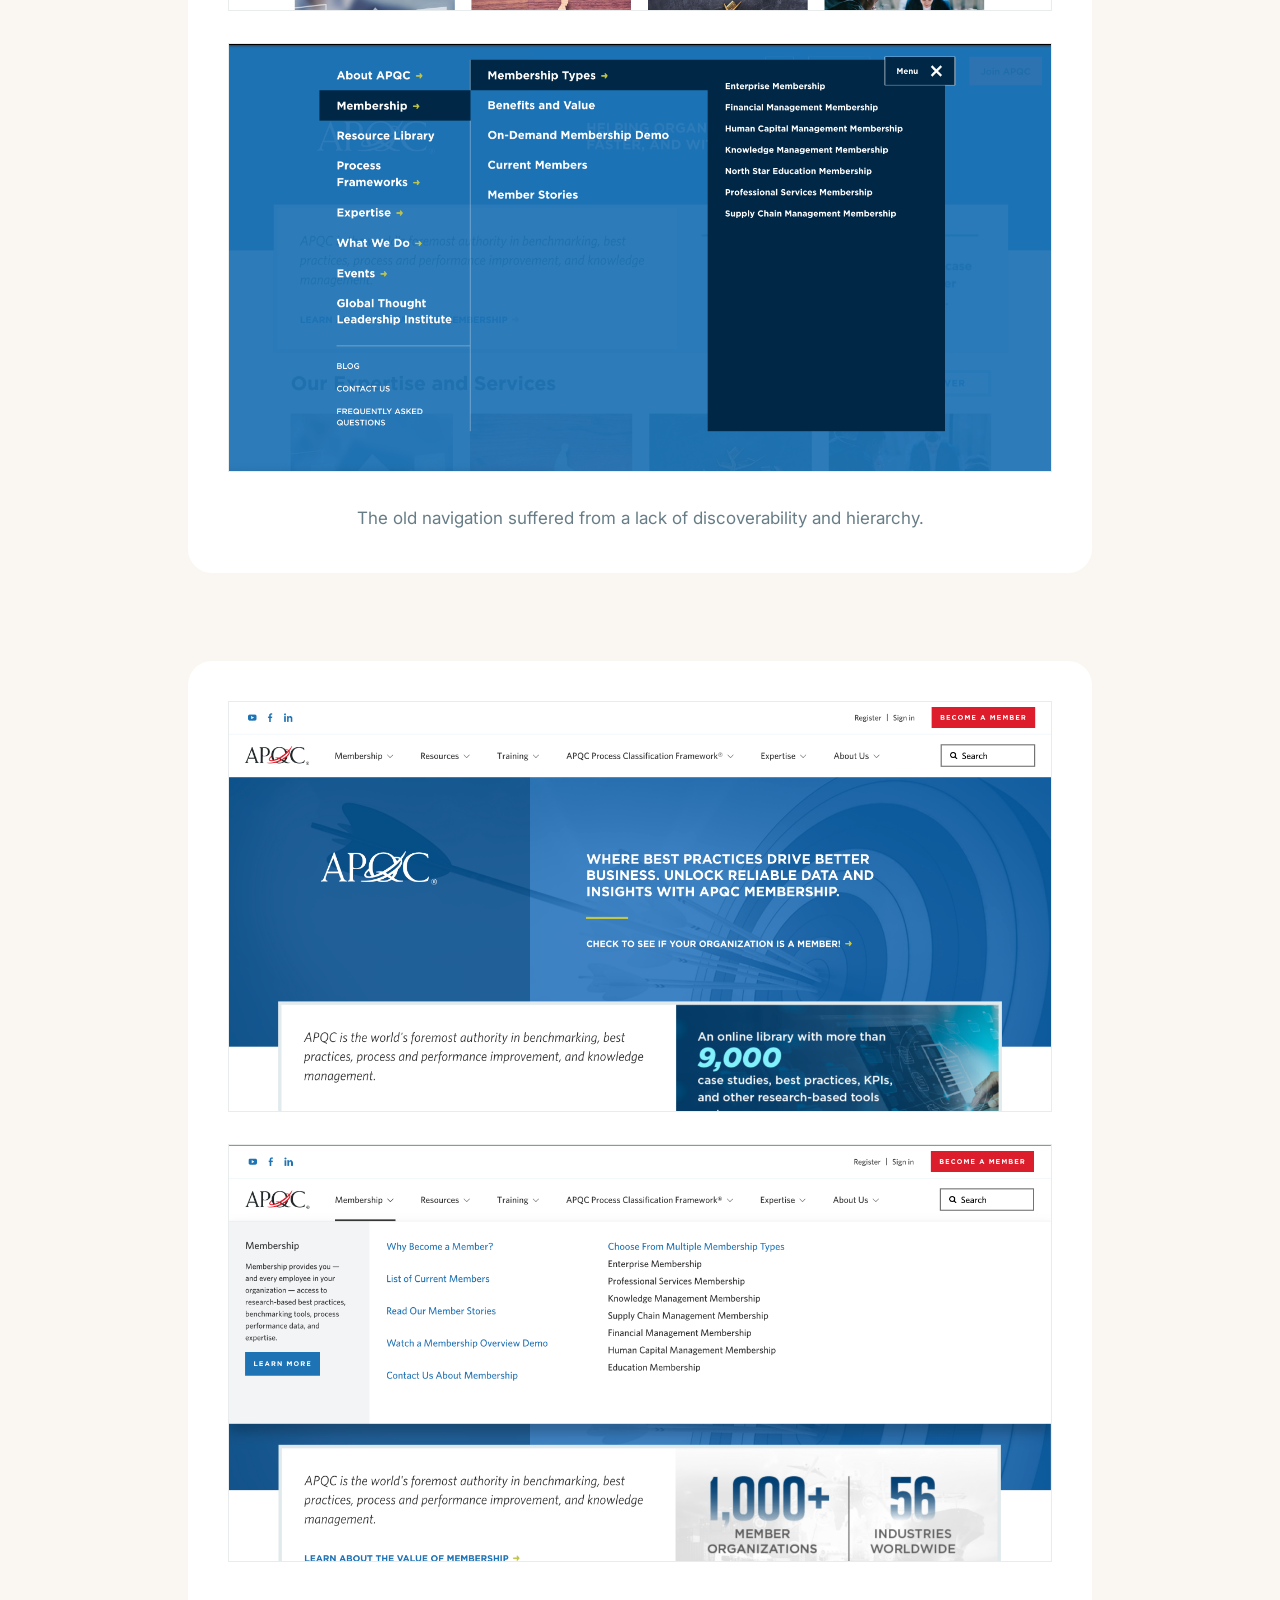
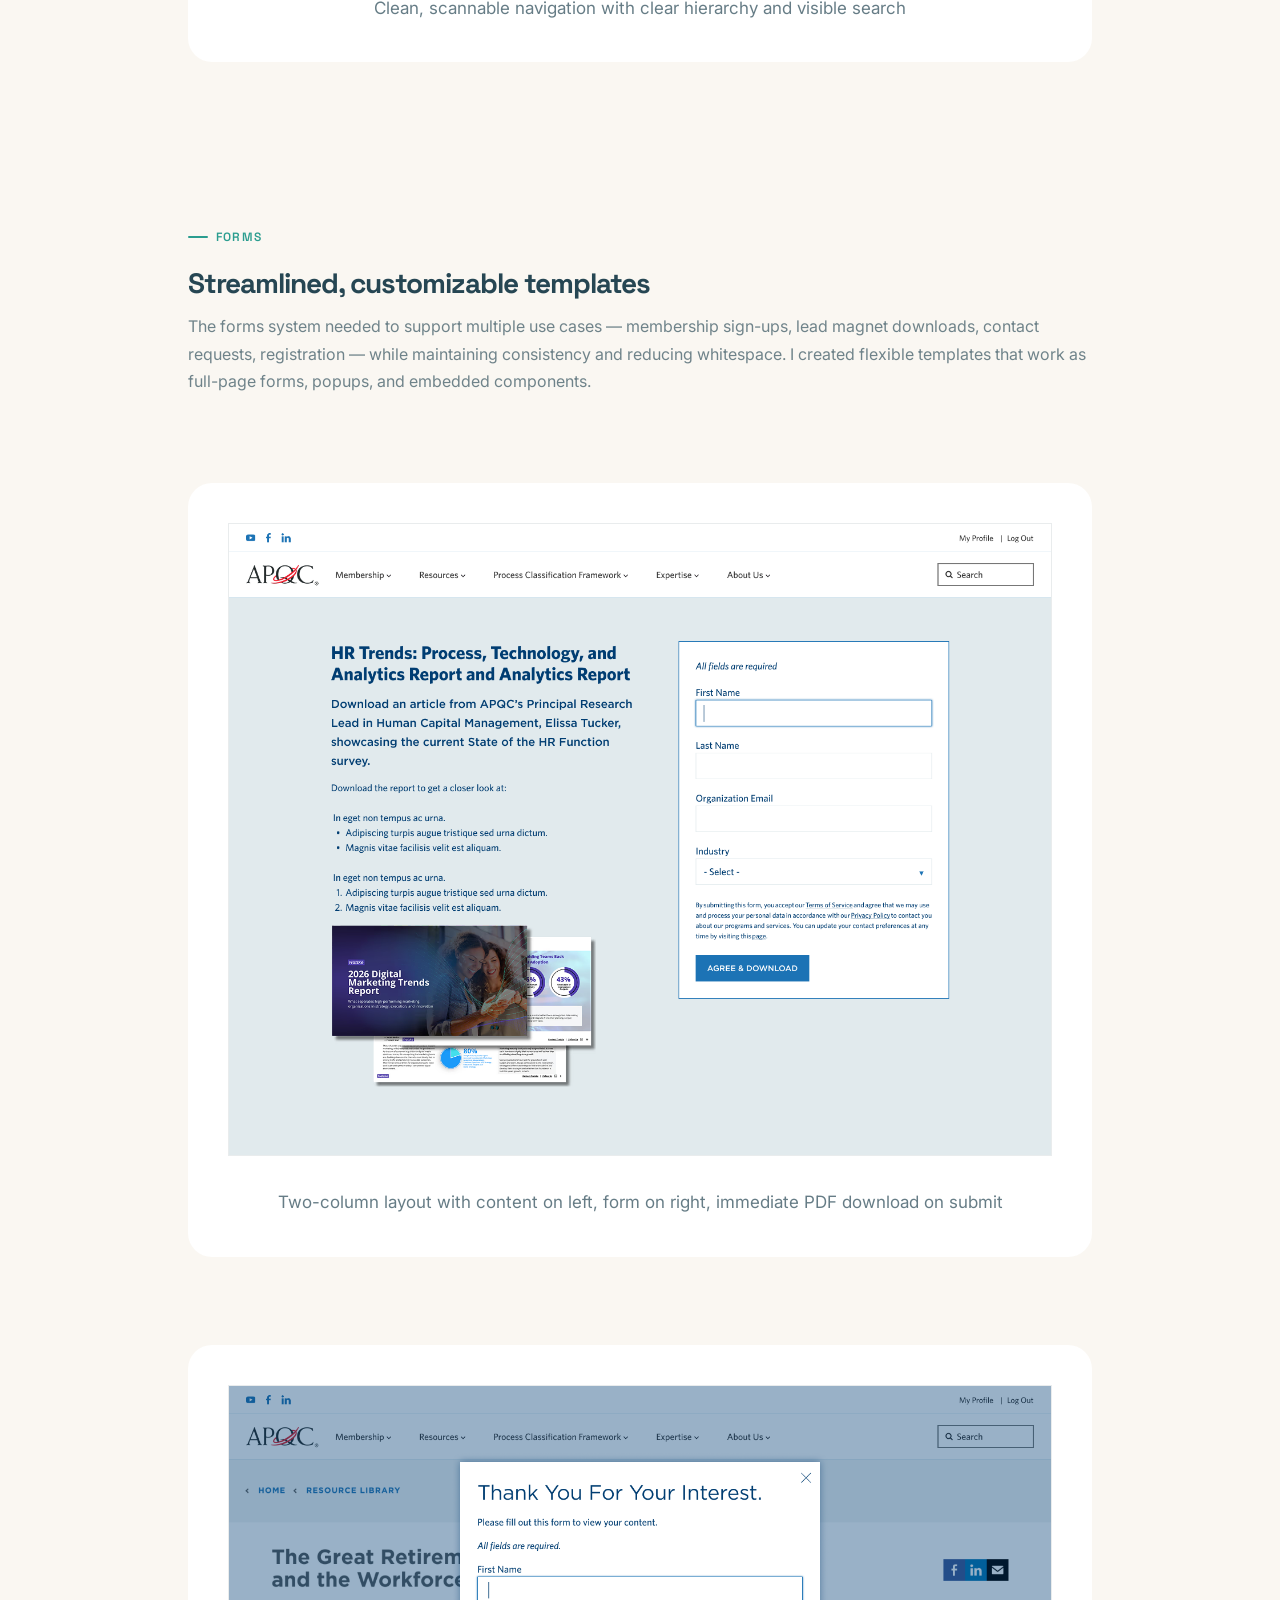
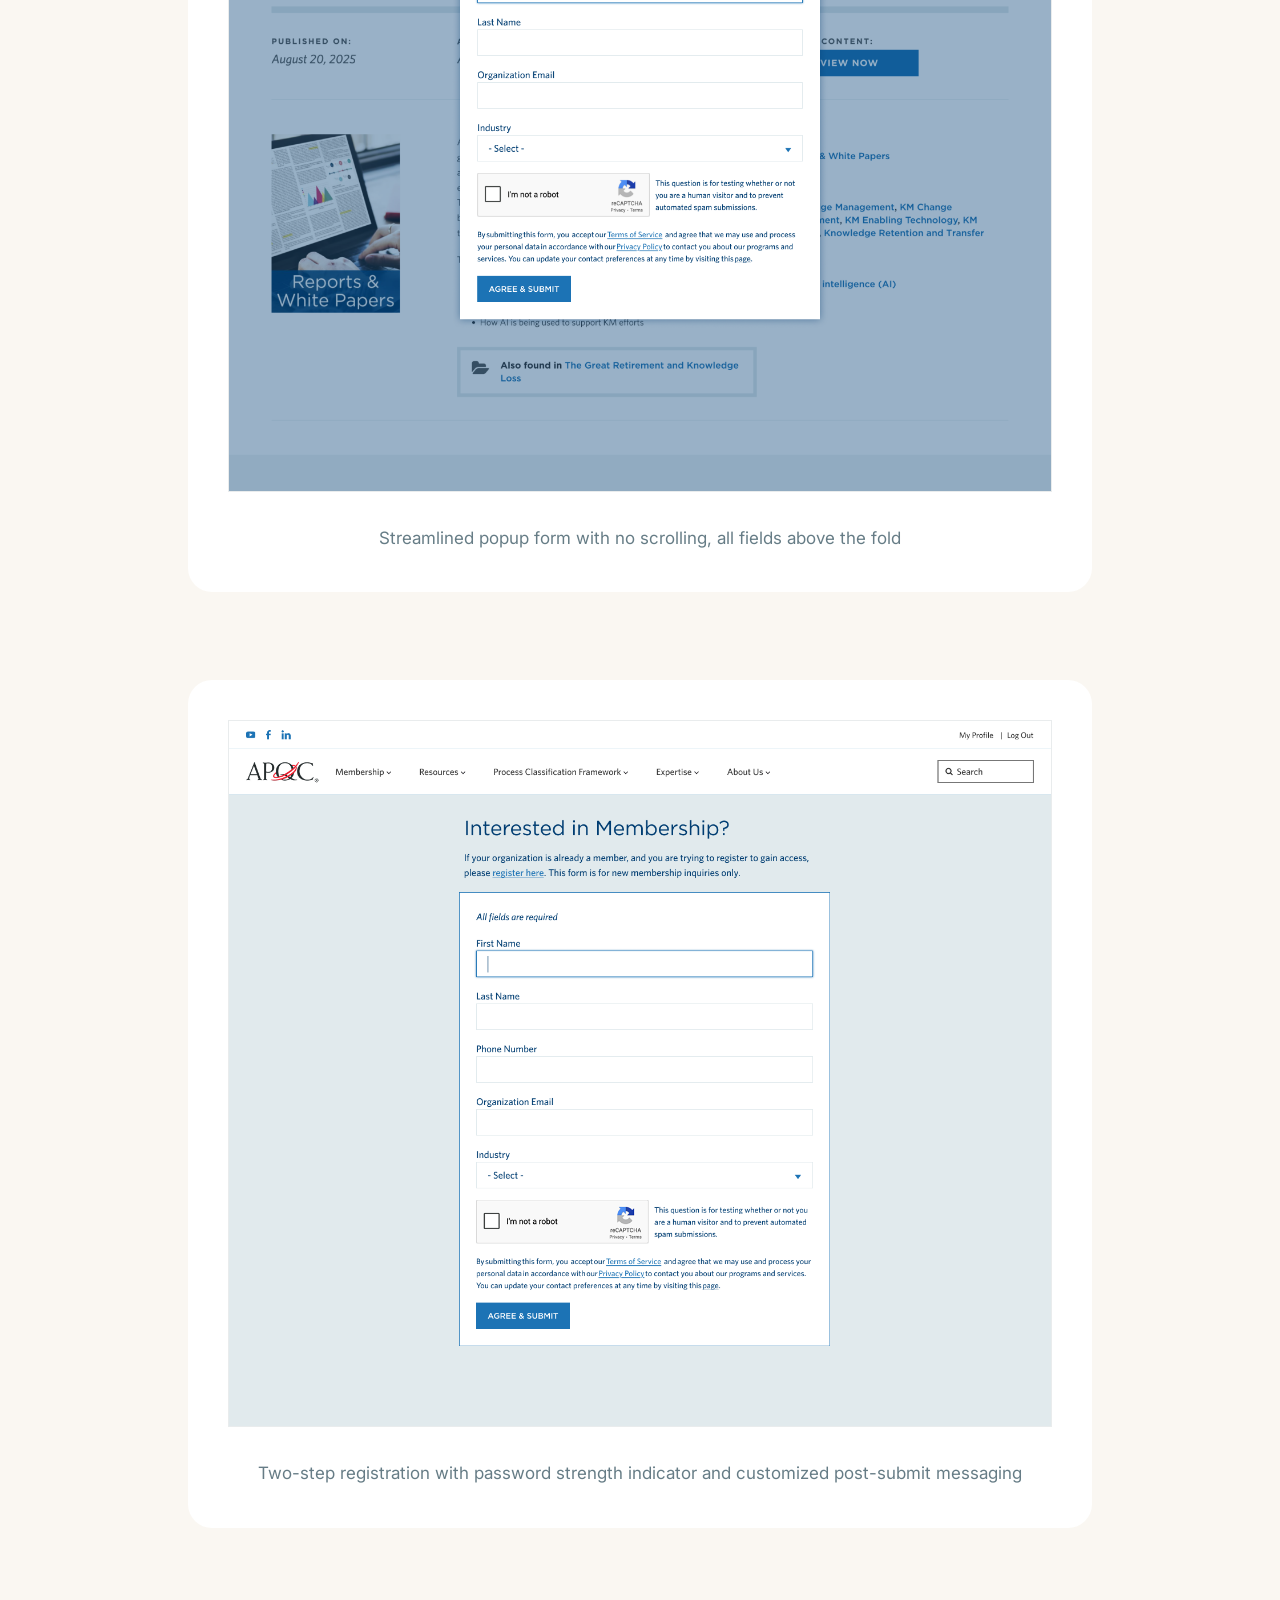
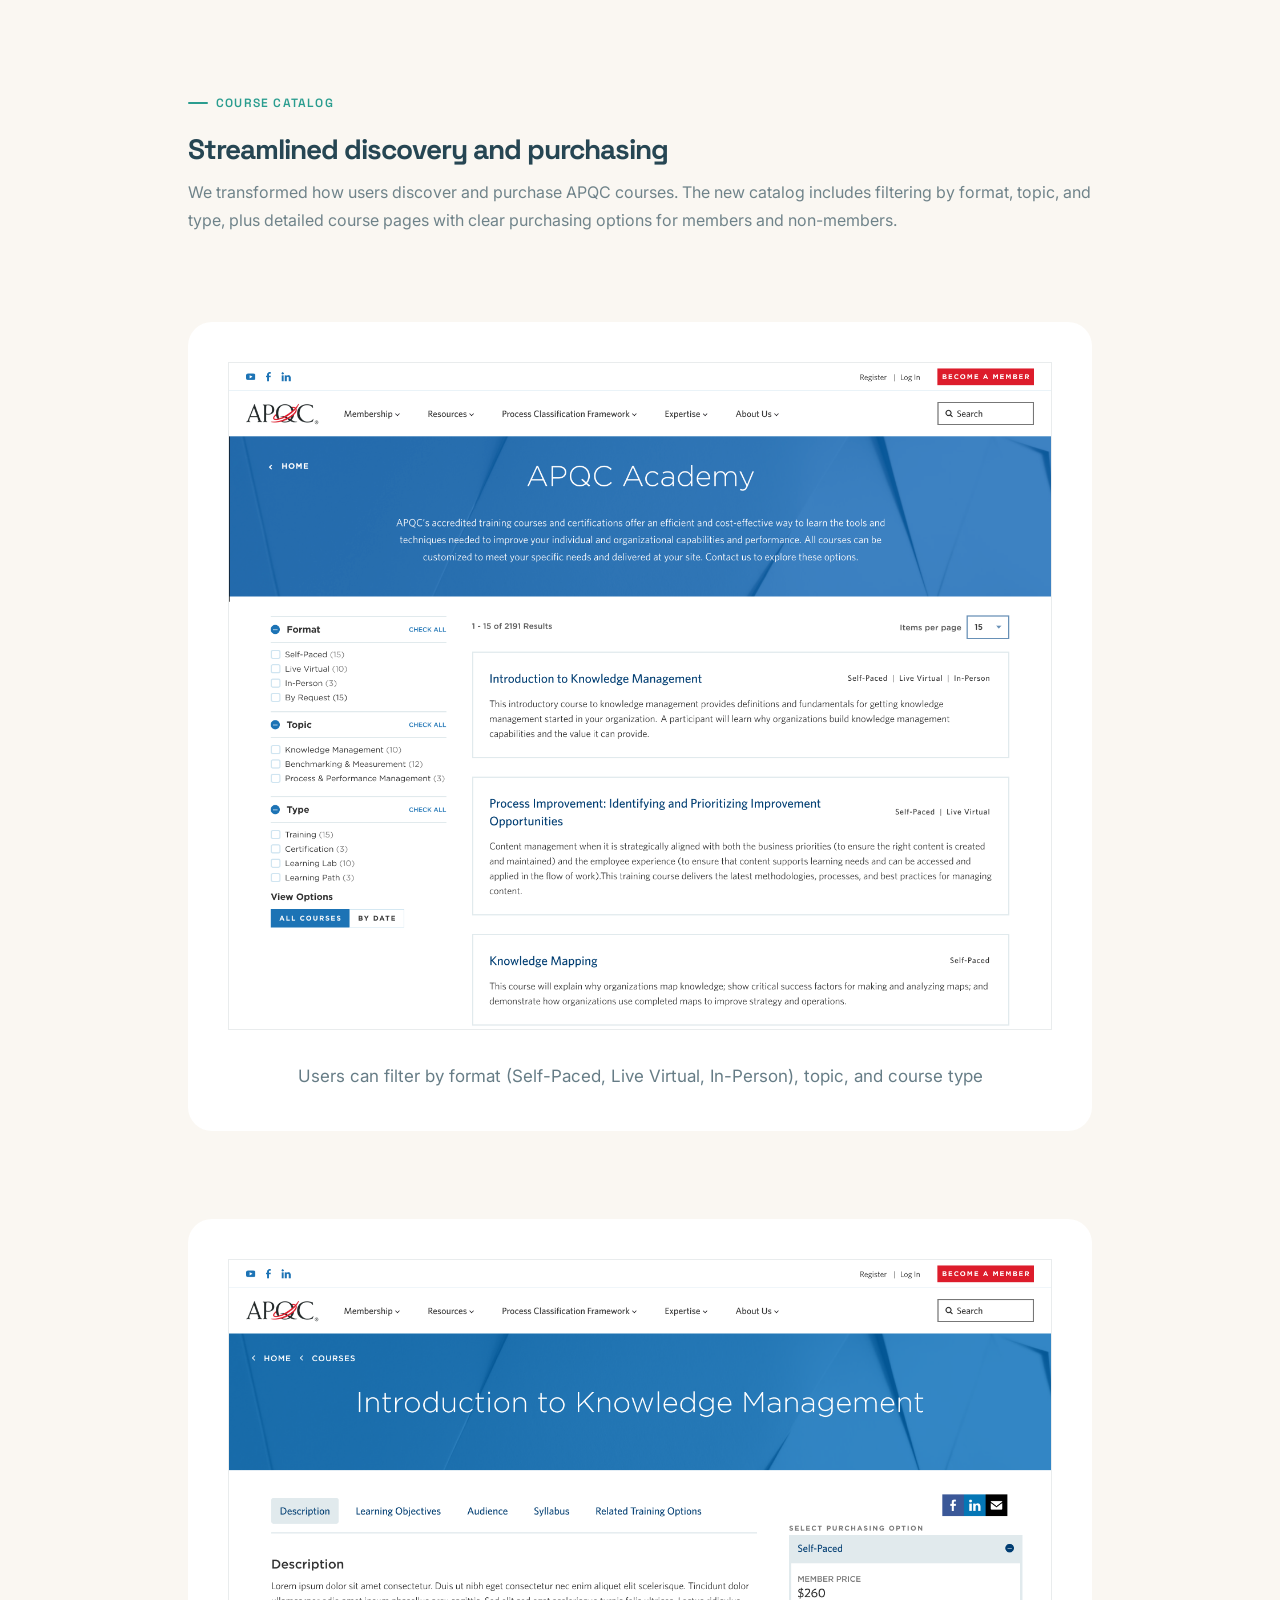
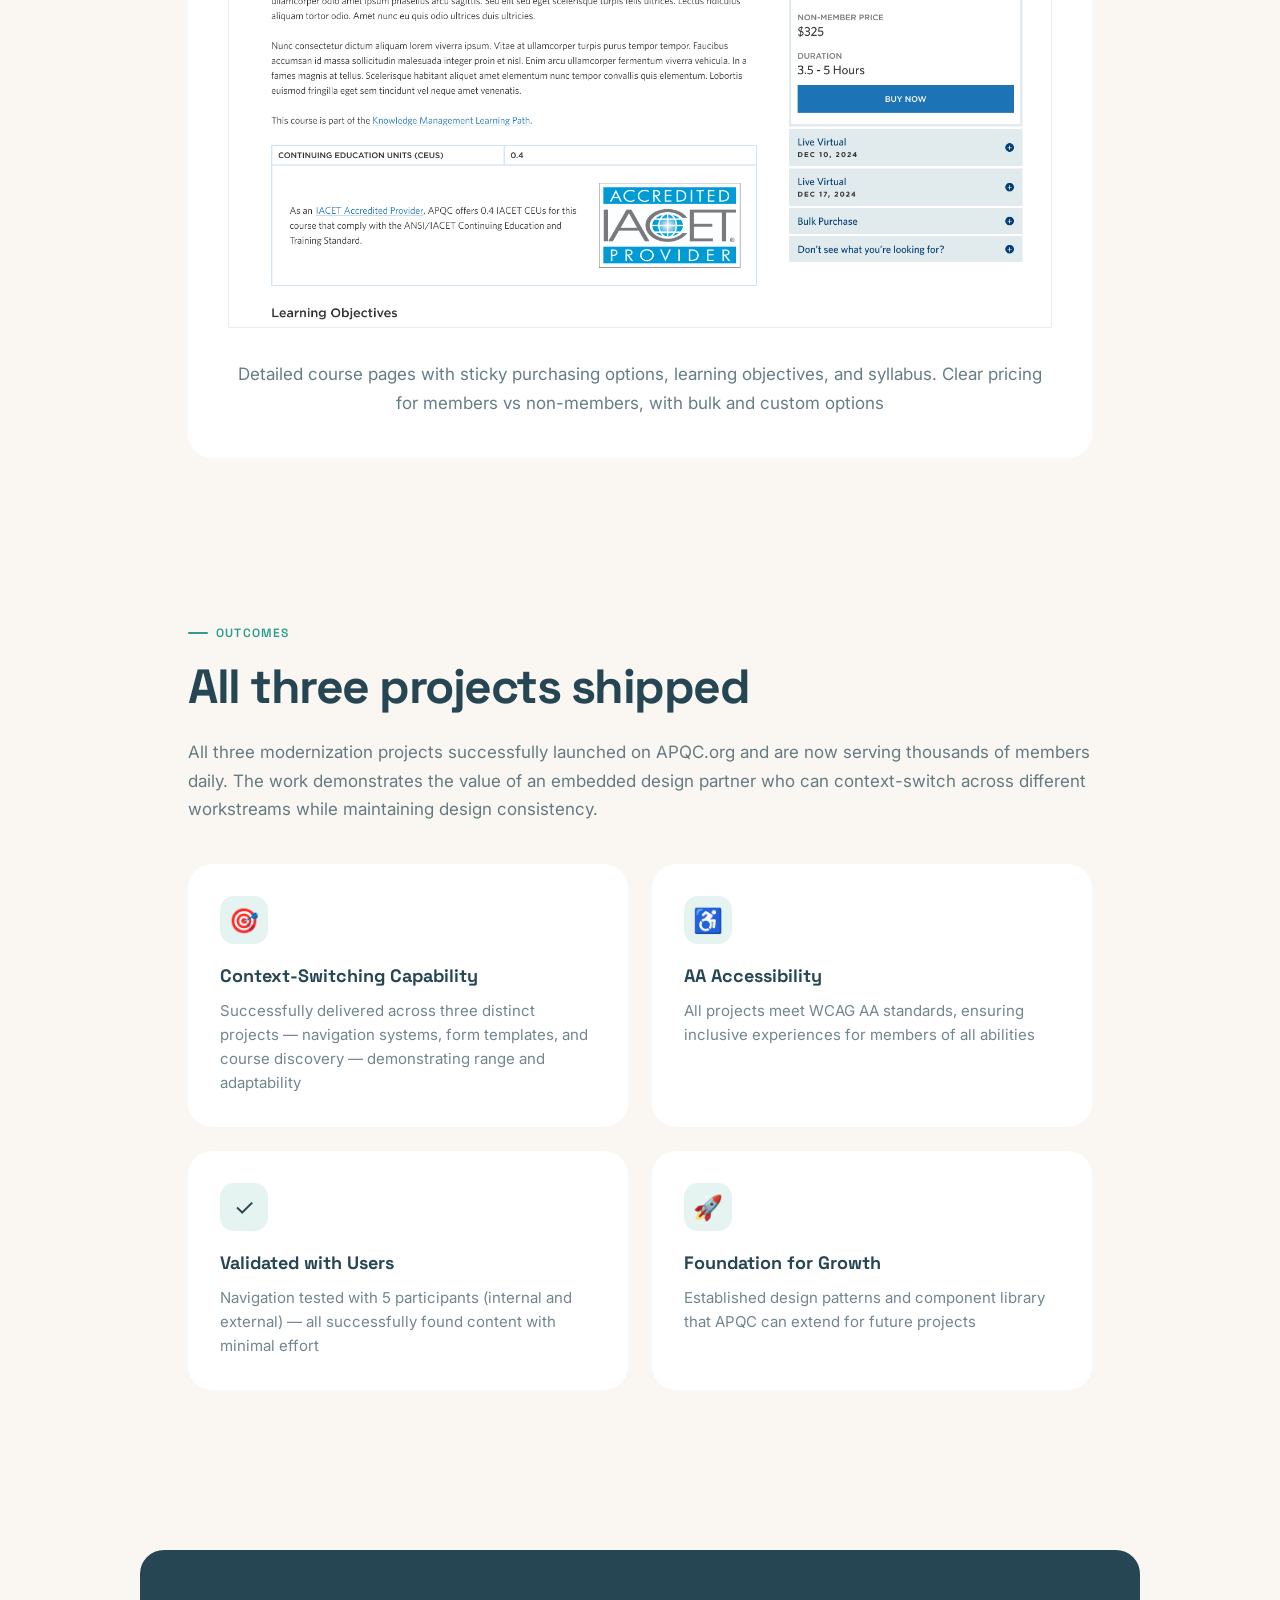
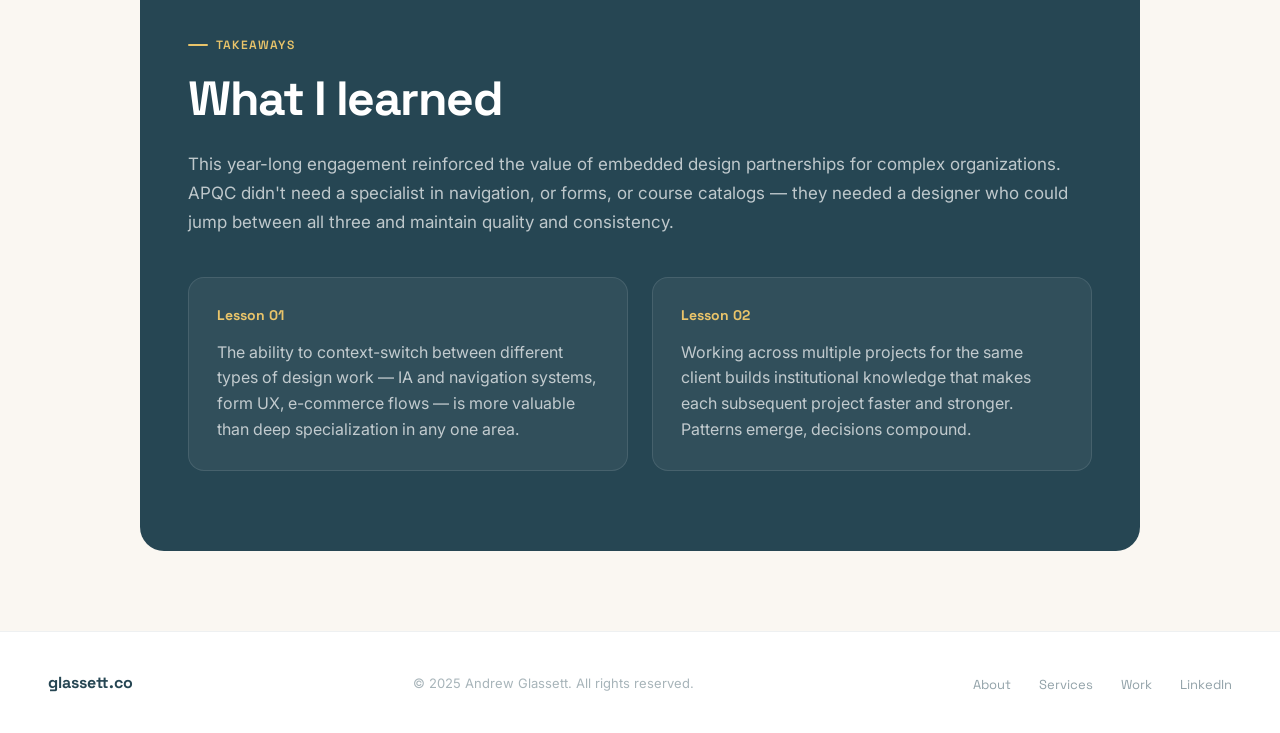
==== commit d7b0287b: "Add lightbox with fade animation to case study images Co-Authored-By: Claude Sonnet 4.6 <noreply@ant" ====
--- a/work/apqc/index.html
+++ b/work/apqc/index.html
@@ -132,6 +132,14 @@
       .outcome-cards { grid-template-columns: 1fr; }
     }
   </style>
+  <!-- Google Analytics -->
+  <script async src="https://www.googletagmanager.com/gtag/js?id=G-ZXZFGQTT12"></script>
+  <script>
+    window.dataLayer = window.dataLayer || [];
+    function gtag(){dataLayer.push(arguments);}
+    gtag('js', new Date());
+    gtag('config', 'G-ZXZFGQTT12');
+  </script>
 </head>
 <body>
 
@@ -434,5 +442,11 @@
     </ul>
   </footer>
 
+  <div id="lightbox">
+    <button id="lightbox-close" aria-label="Close">&times;</button>
+    <img id="lightbox-img" src="" alt="" />
+  </div>
+  <script src="../../js/case-study.js"></script>
+
 </body>
 </html>
--- a/css/case-study.css
+++ b/css/case-study.css
@@ -231,7 +231,7 @@
 .comp-visual.grid-2 {
   display: grid;
   grid-template-columns: 1fr 1fr;
-  gap: 24px;
+  gap: 36px;
 }
 
 .comp-visual.grid-2 .comp-visual-placeholder {
@@ -251,10 +251,11 @@
   opacity: 0.3;
 }
 
-.comp-visual-placeholder img {
+.comp-visual-placeholder img,
+.comp-visual-placeholder video {
   width: 100%;
   height: 100%;
-  object-fit: cover;
+  /* object-fit: cover; */
   border: 1px solid rgba(38, 70, 83, 0.1);
 }
 
@@ -341,3 +342,51 @@
   .impact-grid { grid-template-columns: 1fr; }
   .comp-visual.grid-2 { grid-template-columns: 1fr; }
 }
+
+/* ── LIGHTBOX ── */
+#lightbox {
+  display: flex;
+  position: fixed;
+  inset: 0;
+  background: rgba(0, 0, 0, 0.85);
+  z-index: 1000;
+  align-items: center;
+  justify-content: center;
+  padding: 24px;
+  cursor: zoom-out;
+  opacity: 0;
+  visibility: hidden;
+  transition: opacity 0.25s ease, visibility 0.25s ease;
+}
+
+#lightbox.is-open {
+  opacity: 1;
+  visibility: visible;
+}
+
+#lightbox-img {
+  max-width: 100%;
+  max-height: 90vh;
+  object-fit: contain;
+  border-radius: var(--radius);
+  box-shadow: 0 32px 80px rgba(0, 0, 0, 0.5);
+  cursor: default;
+}
+
+#lightbox-close {
+  position: fixed;
+  top: 20px;
+  right: 24px;
+  background: none;
+  border: none;
+  color: white;
+  font-size: 32px;
+  line-height: 1;
+  cursor: pointer;
+  opacity: 0.7;
+  padding: 8px;
+}
+
+#lightbox-close:hover {
+  opacity: 1;
+}
